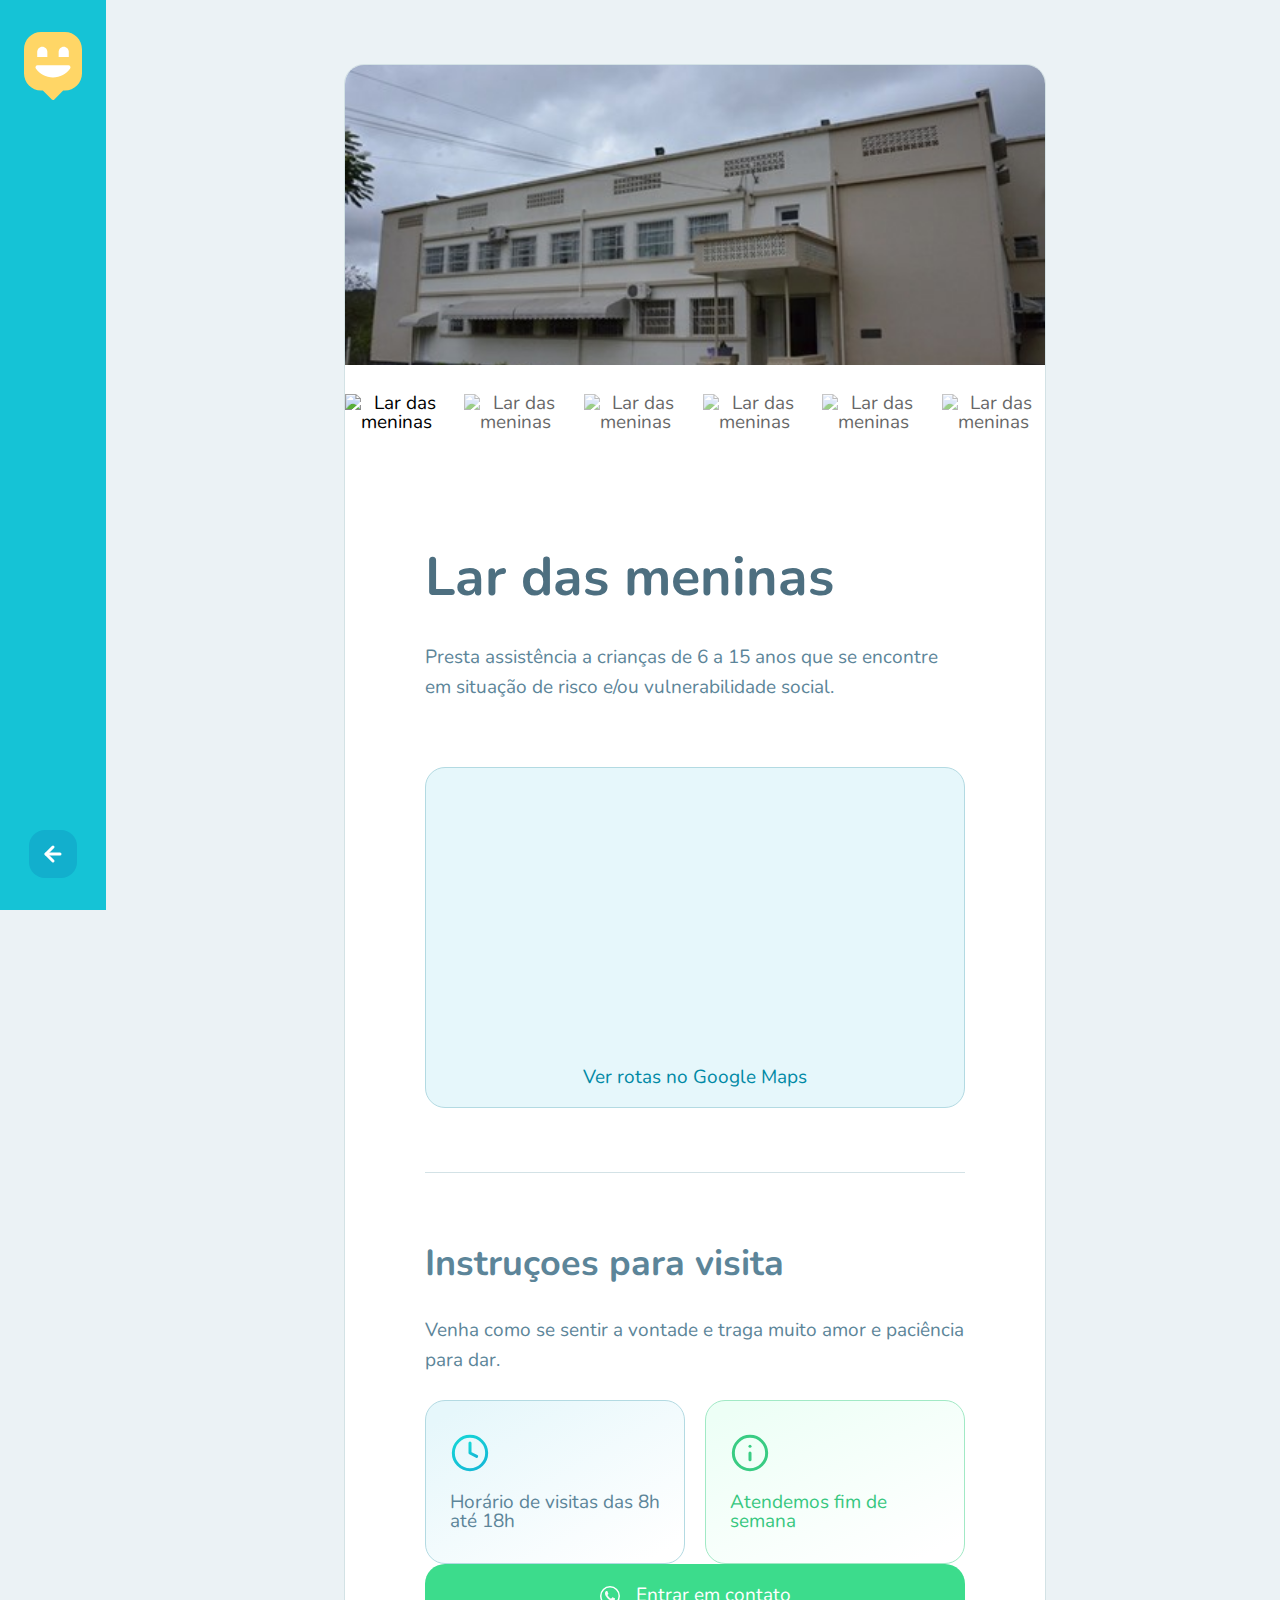
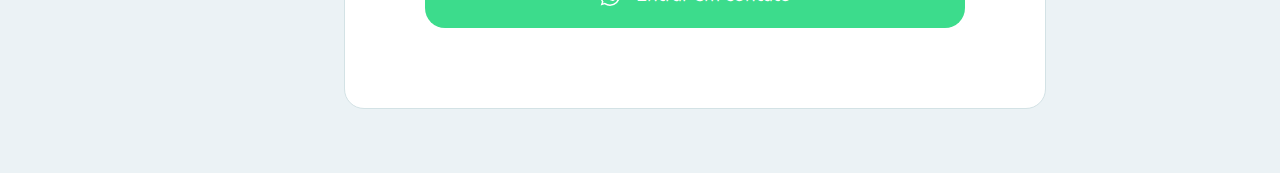
==== orphanage.html @ 5185767e "terminei orphanage" ====
<!DOCTYPE html>
<html lang="pt_BR">
  <head>
    <meta charset="UTF-8" />
    <meta name="viewport" content="width=device-width, initial-scale=1.0" />
    <title>Lar das meninas | Happy</title>

    <link rel="stylesheet" href="./public/css/main.css" />
    <link rel="stylesheet" href="./public/css/animations.css" />
    <link rel="stylesheet" href="./public/css/page-orphanage.css" />
    <link
      rel="stylesheet"
      href="https://unpkg.com/leaflet@1.7.1/dist/leaflet.css"
      integrity="sha512-xodZBNTC5n17Xt2atTPuE1HxjVMSvLVW9ocqUKLsCC5CXdbqCmblAshOMAS6/keqq/sMZMZ19scR4PsZChSR7A=="
      crossorigin=""
    />
    <!-- Make sure you put this AFTER Leaflet's CSS -->
    <script
      src="https://unpkg.com/leaflet@1.7.1/dist/leaflet.js"
      integrity="sha512-XQoYMqMTK8LvdxXYG3nZ448hOEQiglfqkJs1NOQV44cWnUrBc8PkAOcXy20w0vlaXaVUearIOBhiXZ5V3ynxwA=="
      crossorigin=""
    ></script>

    <link rel="icon" href="./public/images/logo-icon.png" />
    <link
      href="https://fonts.googleapis.com/css2?family=Nunito:wght@400;600;700&display=swap"
      rel="stylesheet"
    />
  </head>

  <body>
    <div id="page-orphanage">
      <aside class="animate-right sidebar">

        <img src="./public/images/map-marker.svg" alt="Happy">

        <footer>
          <button onclick="history.back()">
            <img src="./public/images/arrow-back.svg" alt="Voltar">
          </button>
        </footer>
      </aside>
      <main class="animate-appear width-sidebar">
        <div class="orphanage-details">
          <img src="./public/images/home.jpg" alt="Lar das meninas" />

          <div class="images">
            <button onclick = "selectImage(event)" class="active" type="button">
              <img src="https://source.unsplash.com/random?id=1" alt="Lar das meninas" />
            </button>

            <button onclick = "selectImage(event)" type="button">
              <img src="https://source.unsplash.com/random?id=2" alt="Lar das meninas" />
            </button>

            <button onclick = "selectImage(event)" type="button">
              <img src="https://source.unsplash.com/random?id=3" alt="Lar das meninas" />
            </button>

            <button onclick = "selectImage(event)" type="button">
              <img src="https://source.unsplash.com/random?id=4" alt="Lar das meninas" />
            </button>

            <button onclick = "selectImage(event)" type="button">
              <img src="https://source.unsplash.com/random?id=5" alt="Lar das meninas" />
            </button>

            <button onclick = "selectImage(event)" type="button">
              <img src="https://source.unsplash.com/random?id=6" alt="Lar das meninas" />
            </button>
          </div>

          <div class="orphanage-details-content">
            <h1>Lar das meninas</h1>
            <p>
              Presta assistência a crianças de 6 a 15 anos que se encontre em
              situação de risco e/ou vulnerabilidade social.
            </p>

            <div class="map-container">
              <div id="mapid"></div>
              <footer>
                <a href="">Ver rotas no Google Maps</a>
              </footer>
            </div>

            <hr />

            <h2>Instruçoes para visita</h2>
            <p>
              Venha como se sentir a vontade e traga muito amor e paciência para
              dar.
            </p>

            <div class="open-details">
              <div class="hour">
                <img src="./public/images/clock.svg" alt="Horários" />
                Horário de visitas das 8h até 18h
              </div>
              <div class="open-on-weekends">
                <img src="./public/images/info.svg" alt="Informaçoes" />
                Atendemos fim de semana
              </div>
            </div>

            <button type="button" class="primary-button">
              <img
                src="./public/images/whatsapp.svg"
                alt="Chamar no whatsapp"
              />
              Entrar em contato
            </button>
          </div>
        </div>
      </main>
    </div>

    <script src="./public/scripts/page-orphanage.js"></script>
  </body>
</html>
---- public/css/main.css ----
* {
  margin: 0;
  padding: 0;
  box-sizing: content-box;
}

body {
  height: 100vh;
  color: white;
  background: #ebf2f5;
}

:root {
  font-size: 62.5%;
}

body,
input,
button,
textarea {
  /* font-size: 18px;
    font-weight: 400;
    line-height: 1;
    font-family: 'Nunito', sans-serif; */

  font: 400 19px/1 "Nunito", "sans-serif";
}
---- public/css/animations.css ----
/* Animaçoes */
@keyframes up{
    from {
        opacity: 0;
        transform: translateY(16px);
    }

    to{
        opacity: 1;
        transform: translate(0);
    }
}

@keyframes right {
    form{
        transform: translateX(-100%);
    }
    to {
        transform: translateX(0);
    }
}

@keyframes appear {
    form{
        opacity: 0;
    }
    to {
        opacity: 1;
    }
}

.animate-up {
    animation-name: up;
    animation-duration: 300ms;
    animation-fill-mode: backwards;
}

.animate-right {
    animation-name: right;
    animation-duration: 300ms;
}

.animate-appear {
    animation-name: appear;
    animation-duration: 300ms;
    animation-fill-mode: backwards;
}
---- public/css/page-orphanage.css ----
#page-orphanage {
    display: flex;
    min-height: 100vh;
}

aside.sidebar {
    position: fixed;
    height: 94%;
    padding: 32px 24px; /*3.2rem 2.4rem;*/
    background: #15c3d6;

    display: flex;
    flex-direction: column;
    justify-content: space-between;
    align-items: center;

}

aside.sidebar footer button {
    width: 48px;
    height: 48px;
    border: none;
    background: #12afcd;
    border-radius: 1.6rem;
    cursor: pointer;

    display: flex;
    align-items: center;
    justify-content: center;

    transition: background-color 0.2s;
}

aside.sidebar footer button:hover {
    background: #17d6eb;
}

.width-sidebar {
    padding-left: 110px;
}


main {
    flex: 1;
}

/* details */

.orphanage-details {
    width: 70rem;
    margin: 6.4rem auto;
    background: white;
    border: 1px solid #d3e2e5;

    border-radius: 2rem;

    overflow: hidden;
}

.orphanage-details > img {
    width: 100%;
    height: 30rem;
    object-fit: cover;
}

.images {
    display: grid;
    grid-template-columns: repeat(6, 1fr);
    column-gap: 1.6rem;
    margin-top: 16px 40px 0;
}

.images button {
    border: 0;
    background: none;

    height: 8.8rem;
    cursor: pointer;
    border-radius: 2rem;
    overflow: hidden;
    opacity: 0.6;

}

.images button:hover,
.images button.active {
    opacity: 1;
}


.images button img {
    width: 100%;
    height: 8.8rem;
    object-fit: cover;
}

.orphanage-details-content {
    padding: 8rem;
}

.orphanage-details-content h1 {
    color: #4d6f80;
    font-size: 5.4rem;
    line-height: 1.5;
    margin-bottom: 0.8rem;
}

.orphanage-details-content p,
 h2 {
    line-height: 1.6;
    color: #5c8599;
    margin-top: 2.4rem;
}

.map-container {
    margin-top: 6.4rem;
    background: #e6f7fb;
    border: 1px solid #b3dae2;
    border-radius: 2rem;

}



#mapid {
    width: 100%;
    height: 28rem;
}

.map-container footer {
    padding: 2rem 0;
    text-align: center;
}

.map-container footer a {
    color: #0089a5;
    text-decoration: none;
}

.map-container .leaflet-container {
    border-bottom: 1px solid #dde3f0;
    border-radius: 2rem;
}

.orphanage-details-content hr{
    width: 100%;
    height: 1px;
    border: 0;
    background: #d3e2e6;
    margin: 6.4rem 0    ;
}

.orphanage-details-content h2 {
    font-size: 3.6rem;
    line-height: 1.5;
    columns: #4d6f80;
}

.open-details {
    margin-top: 2.4rem;
    display: grid;
    grid-template-columns: 1fr 1fr;
    column-gap: 2rem;
}

.open-details div {
    padding: 3.2rem 2.4rem ;
}

.open-details img {
    display: block;
    margin-bottom: 2rem;
}

.open-details .hour{
    background: linear-gradient(149.97deg, #e6f7fb 8.13%, #ffffff 92.67%);
    border: 1px solid #b3dae2;
    border-radius: 20px;
    color: #5c8599;
}

.open-details .open-on-weekends {
    background: linear-gradient(154.16deg, #edfff6 7.85%, #ffffff 91.03%);
    border: 1px solid #a1e9c5;
    border-radius: 20px;
    color: #37c77f;
}

.primary-button {
    margin-top: 6.4 rem;
    width: 100%;
    height: 6.4rem;
    border: 0;
    cursor: pointer;
    background: #3cdc8c;
    border-radius: 2rem;
    color: white;

    display: flex;
    align-items: center;
    justify-content: center;

    transition: background-color .2s;
}

.primary-button:hover {
    background: #36cf82;
}

.primary-button img {
    margin-right: 1.6rem;
}
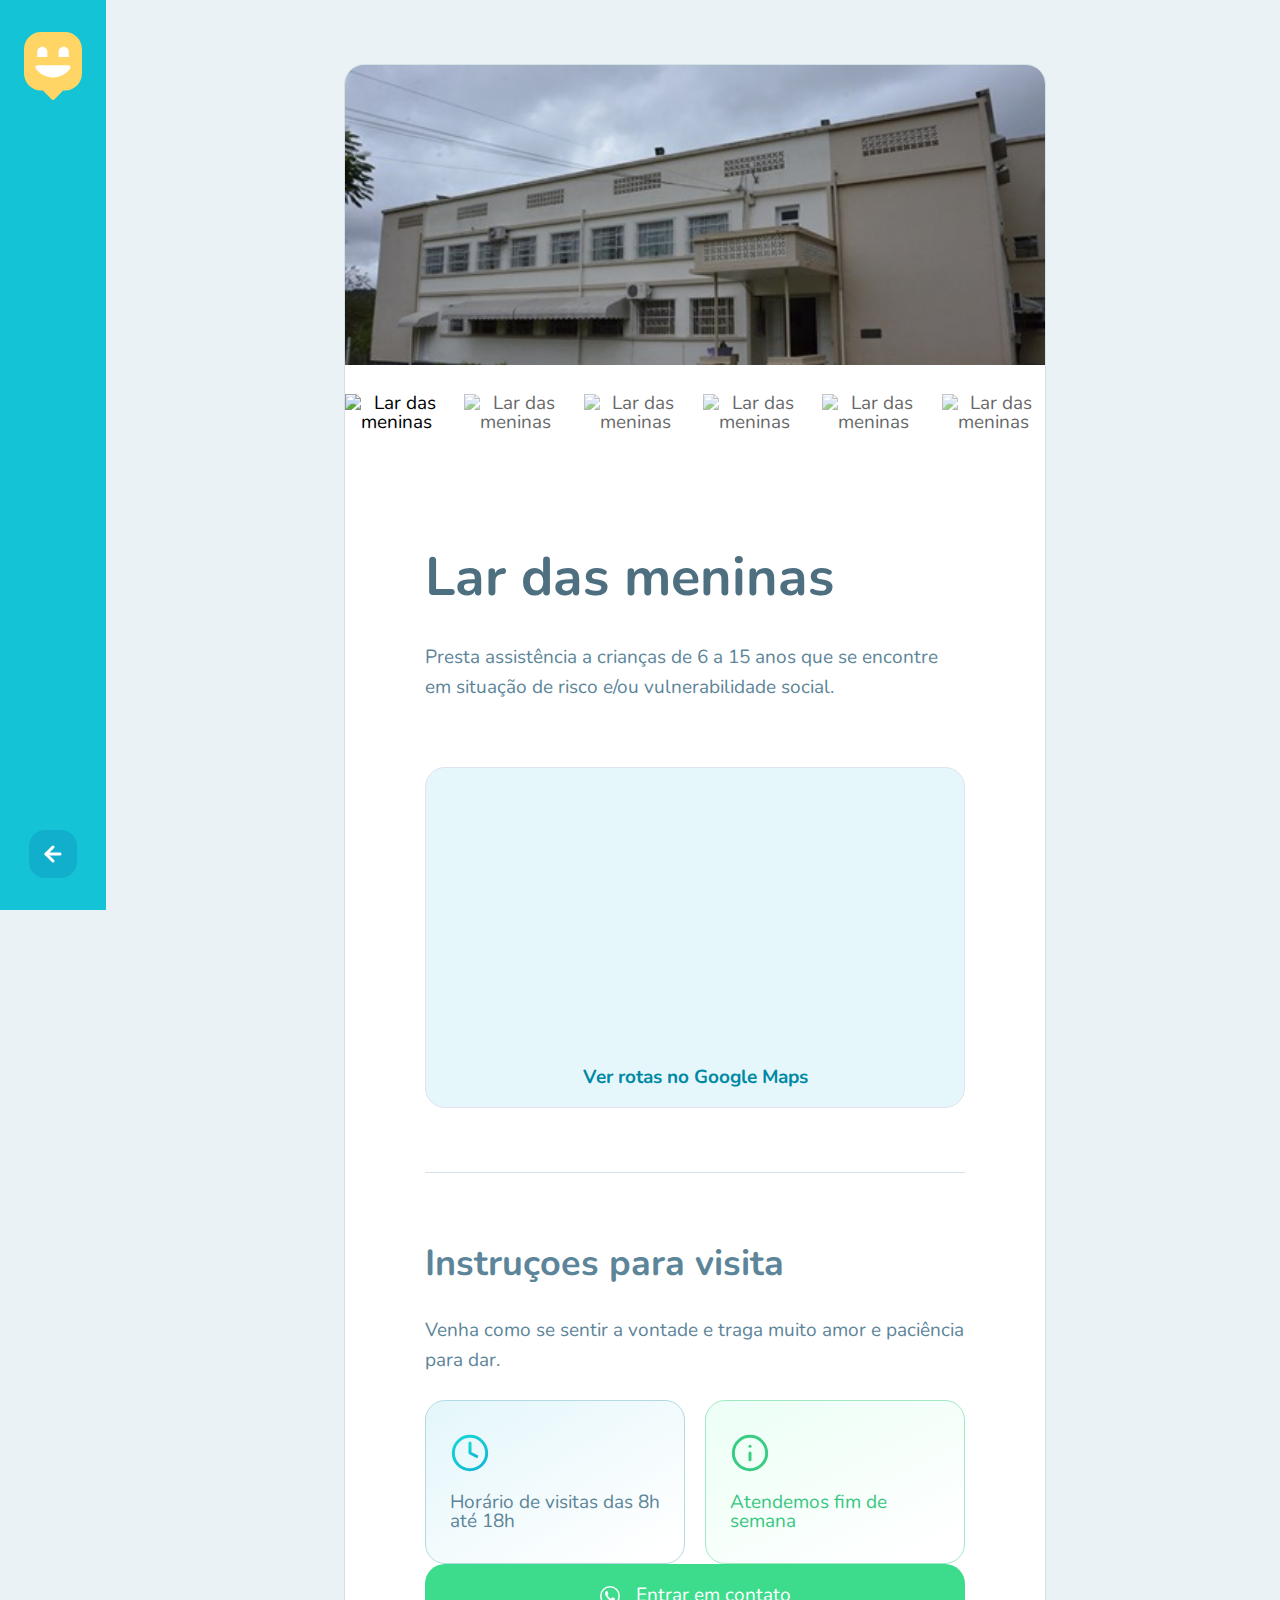
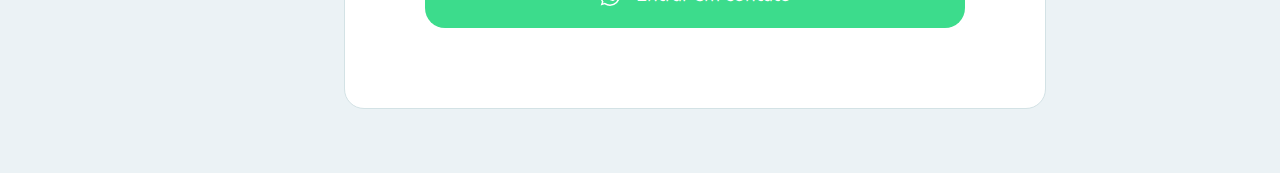
==== commit 3b515245: "front quase pronto" ====
--- a/orphanage.html
+++ b/orphanage.html
@@ -8,6 +8,9 @@
     <link rel="stylesheet" href="./public/css/main.css" />
     <link rel="stylesheet" href="./public/css/animations.css" />
     <link rel="stylesheet" href="./public/css/page-orphanage.css" />
+    <link rel="stylesheet" href="./public/css/sidebar.css" />
+    <link rel="stylesheet" href="./public/css/map.css" />
+    <link rel="stylesheet" href="./public/css/buttons.css" />
     <link
       rel="stylesheet"
       href="https://unpkg.com/leaflet@1.7.1/dist/leaflet.css"
--- a/public/css/page-orphanage.css
+++ b/public/css/page-orphanage.css
@@ -1,42 +1,6 @@
 #page-orphanage {
     display: flex;
     min-height: 100vh;
-}
-
-aside.sidebar {
-    position: fixed;
-    height: 94%;
-    padding: 32px 24px; /*3.2rem 2.4rem;*/
-    background: #15c3d6;
-
-    display: flex;
-    flex-direction: column;
-    justify-content: space-between;
-    align-items: center;
-
-}
-
-aside.sidebar footer button {
-    width: 48px;
-    height: 48px;
-    border: none;
-    background: #12afcd;
-    border-radius: 1.6rem;
-    cursor: pointer;
-
-    display: flex;
-    align-items: center;
-    justify-content: center;
-
-    transition: background-color 0.2s;
-}
-
-aside.sidebar footer button:hover {
-    background: #17d6eb;
-}
-
-.width-sidebar {
-    padding-left: 110px;
 }
 
 
@@ -112,35 +76,7 @@
     margin-top: 2.4rem;
 }
 
-.map-container {
-    margin-top: 6.4rem;
-    background: #e6f7fb;
-    border: 1px solid #b3dae2;
-    border-radius: 2rem;
 
-}
-
-
-
-#mapid {
-    width: 100%;
-    height: 28rem;
-}
-
-.map-container footer {
-    padding: 2rem 0;
-    text-align: center;
-}
-
-.map-container footer a {
-    color: #0089a5;
-    text-decoration: none;
-}
-
-.map-container .leaflet-container {
-    border-bottom: 1px solid #dde3f0;
-    border-radius: 2rem;
-}
 
 .orphanage-details-content hr{
     width: 100%;
@@ -186,27 +122,3 @@
     color: #37c77f;
 }
 
-.primary-button {
-    margin-top: 6.4 rem;
-    width: 100%;
-    height: 6.4rem;
-    border: 0;
-    cursor: pointer;
-    background: #3cdc8c;
-    border-radius: 2rem;
-    color: white;
-
-    display: flex;
-    align-items: center;
-    justify-content: center;
-
-    transition: background-color .2s;
-}
-
-.primary-button:hover {
-    background: #36cf82;
-}
-
-.primary-button img {
-    margin-right: 1.6rem;
-}--- a/public/css/sidebar.css
+++ b/public/css/sidebar.css
@@ -0,0 +1,36 @@
+aside.sidebar {
+    position: fixed;
+    height: 94%;
+    padding: 32px 24px; /*3.2rem 2.4rem;*/
+    background: #15c3d6;
+
+    display: flex;
+    flex-direction: column;
+    justify-content: space-between;
+    align-items: center;
+
+}
+
+aside.sidebar footer button {
+    width: 48px;
+    height: 48px;
+    border: none;
+    background: #12afcd;
+    border-radius: 1.6rem;
+    cursor: pointer;
+
+    display: flex;
+    align-items: center;
+    justify-content: center;
+
+    transition: background-color 0.2s;
+}
+
+aside.sidebar footer button:hover {
+    background: #17d6eb;
+}
+
+.width-sidebar {
+    padding-left: 110px;
+}
+
--- a/public/css/map.css
+++ b/public/css/map.css
@@ -0,0 +1,28 @@
+.map-container {
+    margin-top: 6.4rem;
+    background: #e6f7fb;
+    border: 1px solid #dde3f0;
+    border-radius: 2rem;
+
+}
+
+#mapid {
+    width: 100%;
+    height: 28rem;
+}
+
+.map-container footer {
+    padding: 2rem 0;
+    text-align: center;
+}
+
+.map-container footer a {
+    color: #0089a5;
+    text-decoration: none;
+    font-weight: 700;
+}
+
+.map-container .leaflet-container {
+    border-bottom: 1px solid #dde3f0;
+    border-radius: 2rem;
+}--- a/public/css/buttons.css
+++ b/public/css/buttons.css
@@ -0,0 +1,51 @@
+.primary-button {
+    margin-top: 6.4 rem;
+    width: 100%;
+    height: 6.4rem;
+    border: 0;
+    cursor: pointer;
+    background: #3cdc8c;
+    border-radius: 2rem;
+    color: white;
+
+    display: flex;
+    align-items: center;
+    justify-content: center;
+
+    transition: background-color .2s;
+}
+
+.primary-button:hover {
+    background: #36cf82;
+}
+
+.primary-button img {
+    margin-right: 1.6rem;
+}
+
+.button-select {
+    display: grid;
+    grid-template-columns: 1fr 1fr;
+}
+
+.button-select button {
+    height: 6.4rem;
+    background: #f5f8fa;
+    border: 1px solid #d3e2e5;
+    color: #5c8599;
+    cursor: pointer;
+}
+
+.button-select button.active {
+    background: #edfff6;
+    border: 1px solid #a1e9c5;
+    color: #37c77f;
+}
+
+.button-select button:first-child {
+    border-radius: 2rem 0 0 2rem;
+}
+
+.button-select button:last-child {
+    border-radius: 0 2rem 2rem 0;
+}